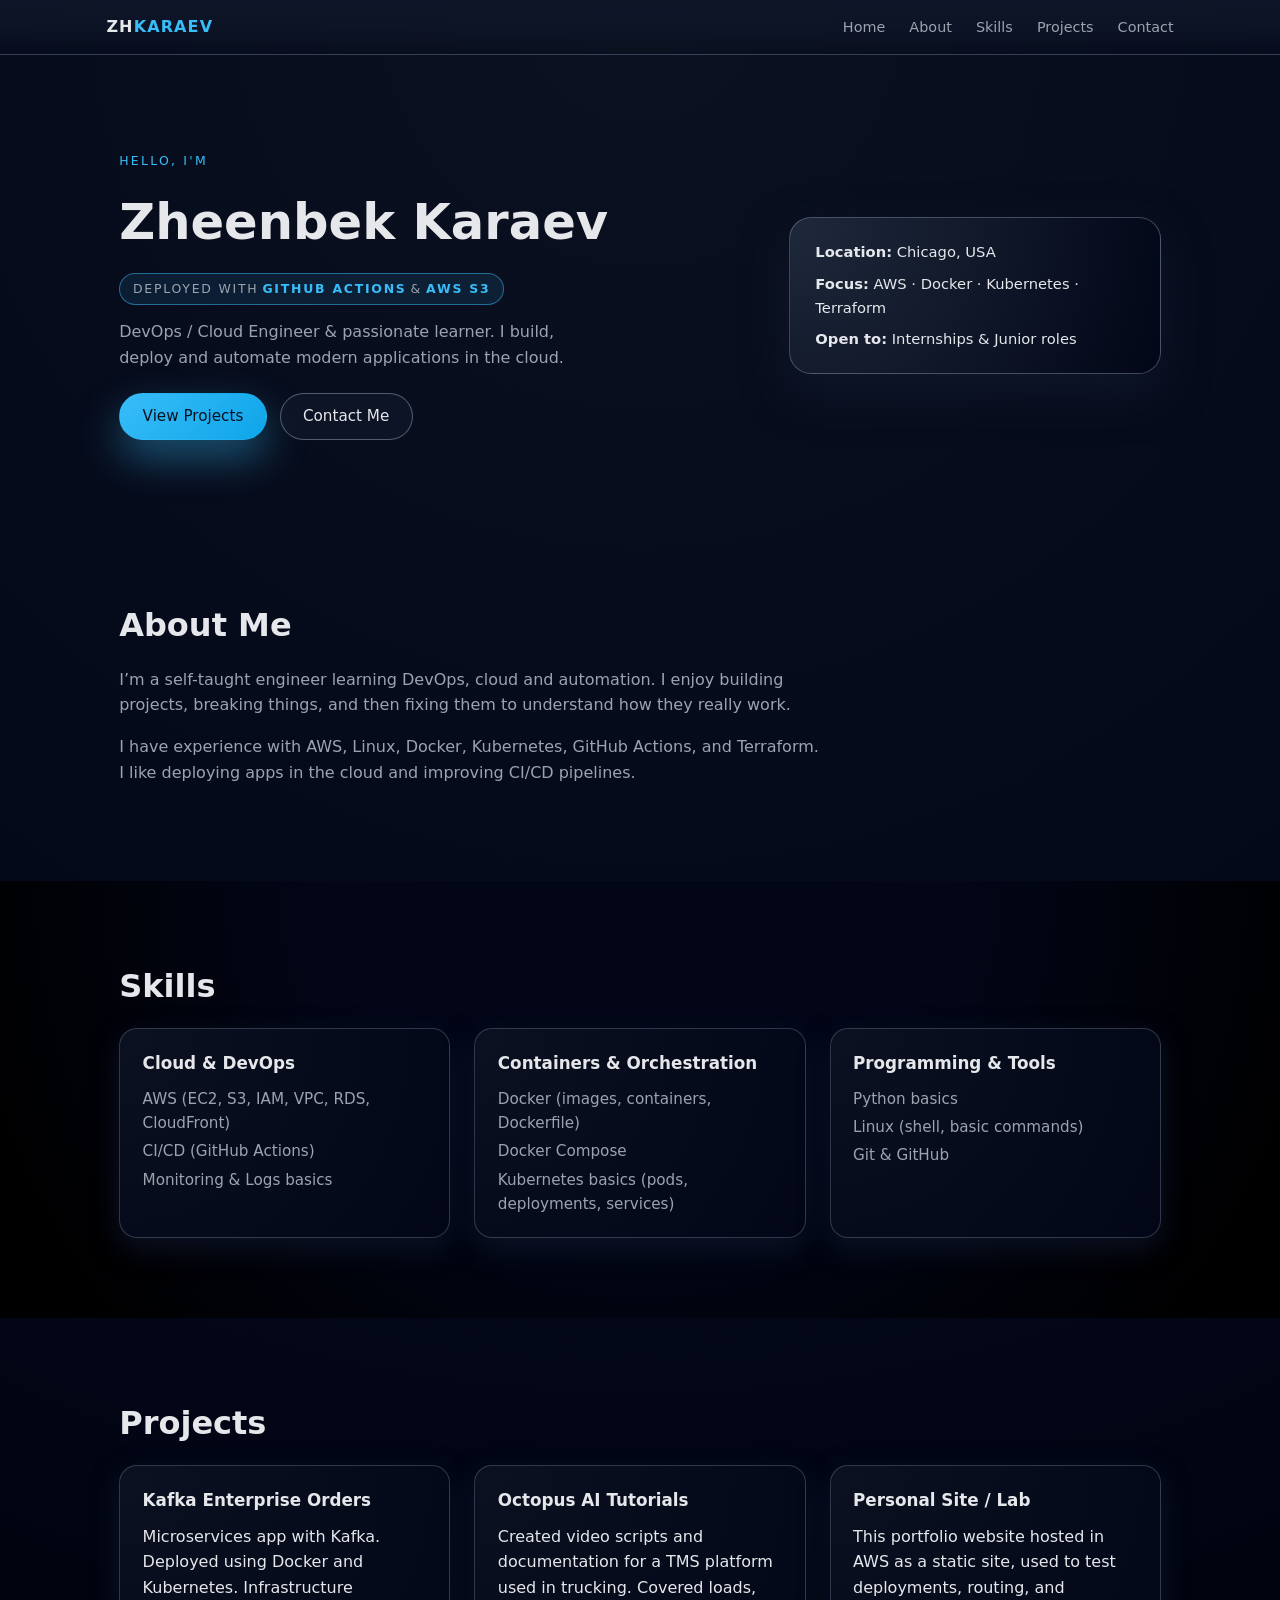
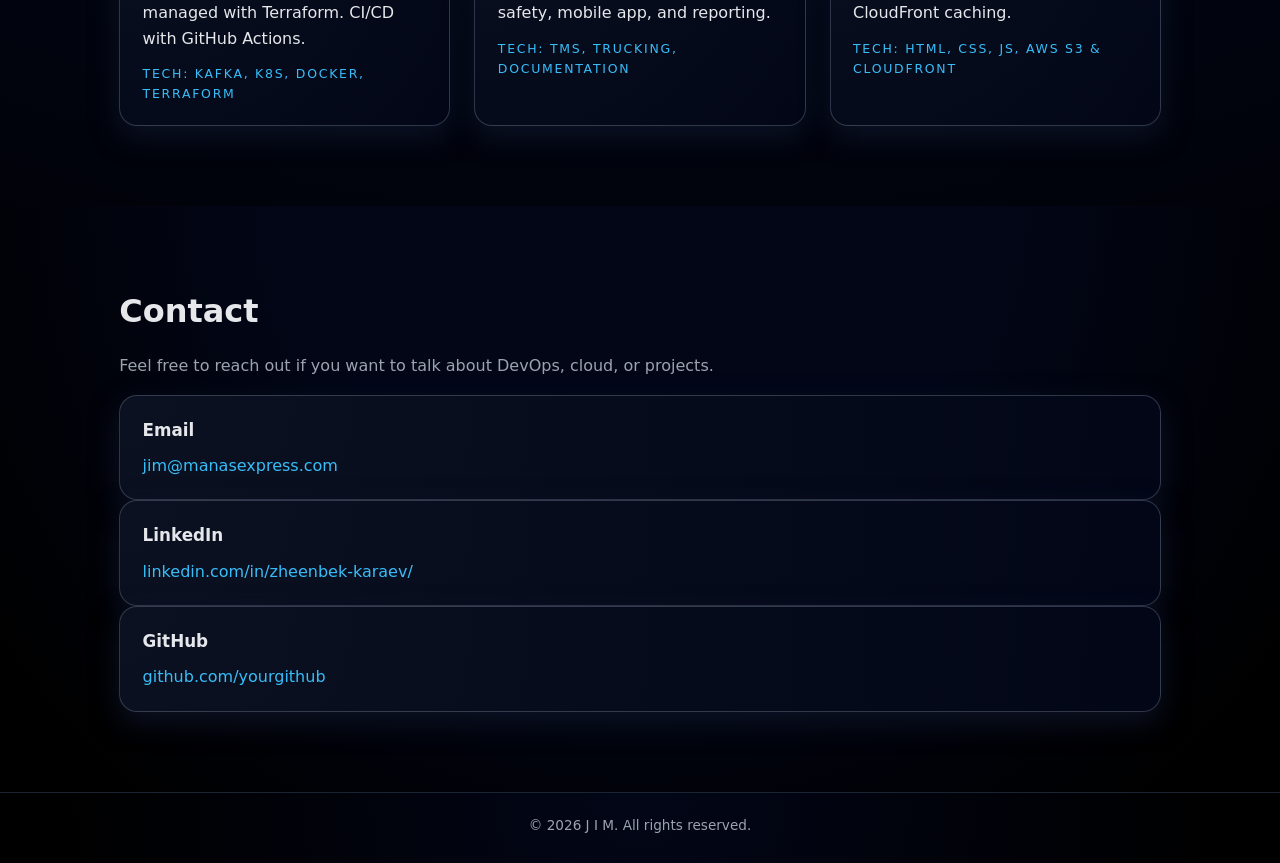
==== index.html @ 69acb16c "FIX! Add CI/CD badge to hero section" ====
<!DOCTYPE html>
<html lang="en">
<head>
  <meta charset="UTF-8" />
  <meta name="viewport" content="width=device-width, initial-scale=1.0" />
  <title>My Portfolio</title>
  <link rel="stylesheet" href="styles.css" />
</head>
<body>
  <header class="header">
    <div class="container header-content">
      <div class="logo">ZH<span>KARAEV</span></div>
      <nav class="nav" id="nav">
        <a href="#home">Home</a>
        <a href="#about">About</a>
        <a href="#skills">Skills</a>
        <a href="#projects">Projects</a>
        <a href="#contact">Contact</a>
      </nav>
      <button class="menu-btn" id="menuBtn">☰</button>
    </div>
  </header>

  <main>
    <!-- HERO / HOME -->
    <section id="home" class="section hero">
  <div class="container hero-content">
    <div>
      <p class="hero-subtitle">Hello, I'm</p>
      <h1 class="hero-title">Zheenbek Karaev</h1>

      <!-- NEW BADGE -->
      <div class="ci-badge">
        Deployed with <span>GitHub Actions</span> &amp; <span>AWS S3</span>
      </div>

      <p class="hero-text">
        DevOps / Cloud Engineer &amp; passionate learner.  
        I build, deploy and automate modern applications in the cloud.
      </p>
      <div class="hero-buttons">
        <a href="#projects" class="btn primary">View Projects</a>
        <a href="#contact" class="btn secondary">Contact Me</a>
      </div>
    </div>
   <div class="hero-card">
          <p><strong>Location:</strong> Chicago, USA</p>
          <p><strong>Focus:</strong> AWS · Docker · Kubernetes · Terraform</p>
          <p><strong>Open to:</strong> Internships & Junior roles</p>
        </div>
      </div>
    </section>

    <!-- ABOUT -->
    <section id="about" class="section">
      <div class="container">
        <h2 class="section-title">About Me</h2>
        <p class="section-text">
          I’m a self-taught engineer learning DevOps, cloud and automation.
          I enjoy building projects, breaking things, and then fixing them
          to understand how they really work.
        </p>
        <p class="section-text">
          I have experience with AWS, Linux, Docker, Kubernetes, GitHub Actions,
          and Terraform. I like deploying apps in the cloud and improving CI/CD pipelines.
        </p>
      </div>
    </section>

    <!-- SKILLS -->
    <section id="skills" class="section section-alt">
      <div class="container">
        <h2 class="section-title">Skills</h2>
        <div class="grid skills-grid">
          <div class="card">
            <h3>Cloud & DevOps</h3>
            <ul>
              <li>AWS (EC2, S3, IAM, VPC, RDS, CloudFront)</li>
              <li>CI/CD (GitHub Actions)</li>
              <li>Monitoring & Logs basics</li>
            </ul>
          </div>
          <div class="card">
            <h3>Containers & Orchestration</h3>
            <ul>
              <li>Docker (images, containers, Dockerfile)</li>
              <li>Docker Compose</li>
              <li>Kubernetes basics (pods, deployments, services)</li>
            </ul>
          </div>
          <div class="card">
            <h3>Programming & Tools</h3>
            <ul>
              <li>Python basics</li>
              <li>Linux (shell, basic commands)</li>
              <li>Git & GitHub</li>
            </ul>
          </div>
        </div>
      </div>
    </section>

    <!-- PROJECTS -->
    <section id="projects" class="section">
      <div class="container">
        <h2 class="section-title">Projects</h2>
        <div class="grid project-grid">
          <div class="card">
            <h3>Kafka Enterprise Orders</h3>
            <p>
              Microservices app with Kafka. Deployed using Docker and Kubernetes.
              Infrastructure managed with Terraform. CI/CD with GitHub Actions.
            </p>
            <p class="tag">Tech: Kafka, K8s, Docker, Terraform</p>
            <!-- <a href="https://github.com/your-repo" target="_blank" class="link">View on GitHub</a> -->
          </div>
          <div class="card">
            <h3>Octopus AI Tutorials</h3>
            <p>
              Created video scripts and documentation for a TMS platform used in trucking.
              Covered loads, safety, mobile app, and reporting.
            </p>
            <p class="tag">Tech: TMS, Trucking, Documentation</p>
          </div>
          <div class="card">
            <h3>Personal Site / Lab</h3>
            <p>
              This portfolio website hosted in AWS as a static site, used to test
              deployments, routing, and CloudFront caching.
            </p>
            <p class="tag">Tech: HTML, CSS, JS, AWS S3 & CloudFront</p>
          </div>
        </div>
      </div>
    </section>

    <!-- CONTACT -->
    <section id="contact" class="section section-alt">
      <div class="container">
        <h2 class="section-title">Contact</h2>
        <p class="section-text">
          Feel free to reach out if you want to talk about DevOps, cloud, or projects.
        </p>
        <div class="contact-grid">
          <div class="card">
            <h3>Email</h3>
            <p><a href="mailto:jim@manasexpress.com">jim@manasexpress.com</a></p>
          </div>
          <div class="card">
            <h3>LinkedIn</h3>
            <p><a href="https://www.linkedin.com/in/zheenbek-karaev/" target="_blank">linkedin.com/in/zheenbek-karaev/</a></p>
          </div>
          <div class="card">
            <h3>GitHub</h3>
            <p><a href="https://github.com/juzonb1r” target="_blank">github.com/yourgithub</a></p>
          </div>
        </div>
      </div>
    </section>
  </main>

  <footer class="footer">
    <div class="container footer-content">
      <p>© <span id="year"></span> J I M. All rights reserved.</p>
    </div>
  </footer>

  <script src="script.js"></script>
</body>
</html>
---- styles.css ----
/* ===== Base styles ===== */
*,
*::before,
*::after {
  box-sizing: border-box;
  margin: 0;
  padding: 0;
}

:root {
  --bg: #050816;
  --bg-alt: #0f172a;
  --accent: #38bdf8;
  --accent-soft: rgba(56, 189, 248, 0.1);
  --text: #e5e7eb;
  --muted: #9ca3af;
  --card-bg: #020617;
  --border: rgba(148, 163, 184, 0.3);
  --radius-lg: 18px;
  --shadow-soft: 0 18px 45px rgba(15, 23, 42, 0.9);
}

body {
  font-family: system-ui, -apple-system, BlinkMacSystemFont, "Segoe UI",
    sans-serif;
  background: radial-gradient(circle at top, #0b1120, #020617 55%, #000 90%);
  color: var(--text);
  line-height: 1.6;
}

/* ===== Layout ===== */
.container {
  width: 100%;
  max-width: 1080px;
  margin: 0 auto;
  padding: 0 1.2rem;
}

.section {
  padding: 5rem 0;
}

.section-alt {
  background: radial-gradient(circle at top, #020617, #020617 40%, #000 90%);
}

.section-title {
  font-size: 2rem;
  margin-bottom: 1rem;
  font-weight: 700;
}

.section-text {
  color: var(--muted);
  max-width: 700px;
  margin-bottom: 1rem;
}

/* ===== Header ===== */
.header {
  position: sticky;
  top: 0;
  z-index: 50;
  backdrop-filter: blur(18px);
  background: linear-gradient(
    to bottom,
    rgba(15, 23, 42, 0.9),
    rgba(15, 23, 42, 0.7),
    transparent
  );
  border-bottom: 1px solid rgba(148, 163, 184, 0.3);
}

.header-content {
  display: flex;
  align-items: center;
  justify-content: space-between;
  padding: 0.9rem 0.4rem;
}

.logo {
  font-weight: 700;
  letter-spacing: 0.07em;
  text-transform: uppercase;
  font-size: 1rem;
}

.logo span {
  color: var(--accent);
}

.nav {
  display: flex;
  gap: 1.5rem;
  align-items: center;
}

.nav a {
  color: var(--muted);
  text-decoration: none;
  font-size: 0.9rem;
  position: relative;
}

.nav a::after {
  content: "";
  position: absolute;
  left: 0;
  bottom: -0.25rem;
  width: 0;
  height: 2px;
  background: var(--accent);
  transition: width 0.2s ease;
}

.nav a:hover {
  color: var(--text);
}

.nav a:hover::after {
  width: 100%;
}

/* Mobile menu button */
.menu-btn {
  display: none;
  background: transparent;
  border: none;
  font-size: 1.6rem;
  color: var(--text);
  cursor: pointer;
}

/* ===== Hero ===== */
.hero {
  padding-top: 6rem;
}

.hero-content {
  display: grid;
  grid-template-columns: minmax(0, 2.2fr) minmax(0, 1.3fr);
  gap: 2.5rem;
  align-items: center;
}

.hero-subtitle {
  color: var(--accent);
  text-transform: uppercase;
  letter-spacing: 0.18em;
  font-size: 0.78rem;
  margin-bottom: 0.7rem;
}

.hero-title {
  font-size: clamp(2.3rem, 4vw, 3.1rem);
  font-weight: 800;
  margin-bottom: 0.7rem;
}

.hero-text {
  color: var(--muted);
  max-width: 480px;
  margin-bottom: 1.4rem;
}

.hero-buttons {
  display: flex;
  flex-wrap: wrap;
  gap: 0.8rem;
}

/* Buttons */
.btn {
  display: inline-flex;
  align-items: center;
  justify-content: center;
  padding: 0.65rem 1.4rem;
  border-radius: 999px;
  border: 1px solid transparent;
  text-decoration: none;
  font-size: 0.95rem;
  cursor: pointer;
  transition: transform 0.12s ease, box-shadow 0.12s ease,
    background-color 0.12s ease, border-color 0.12s ease;
  white-space: nowrap;
}

.btn.primary {
  background: linear-gradient(135deg, #38bdf8, #0ea5e9);
  color: #0b1120;
  box-shadow: 0 18px 40px rgba(56, 189, 248, 0.4);
}

.btn.primary:hover {
  transform: translateY(-1px);
  box-shadow: 0 24px 60px rgba(56, 189, 248, 0.45);
}

.btn.secondary {
  background: rgba(15, 23, 42, 0.8);
  color: var(--text);
  border-color: rgba(148, 163, 184, 0.5);
}

.btn.secondary:hover {
  background: rgba(15, 23, 42, 0.9);
}

/* Hero card */
.hero-card {
  background: radial-gradient(circle at top left, #1e293b, #020617);
  border-radius: 22px;
  border: 1px solid rgba(148, 163, 184, 0.4);
  padding: 1.4rem 1.6rem;
  box-shadow: var(--shadow-soft);
  font-size: 0.92rem;
}

.hero-card p + p {
  margin-top: 0.5rem;
}

/* ===== Grid & cards ===== */
.grid {
  display: grid;
  gap: 1.5rem;
}

.skills-grid {
  grid-template-columns: repeat(auto-fit, minmax(250px, 1fr));
}

.project-grid {
  grid-template-columns: repeat(auto-fit, minmax(270px, 1fr));
}

.contact-grid {
  grid-template-columns: repeat(auto-fit, minmax(200px, 1fr));
}

.card {
  background: radial-gradient(circle at top left, #0b1120, #020617);
  border-radius: var(--radius-lg);
  border: 1px solid var(--border);
  padding: 1.3rem 1.4rem;
  box-shadow: 0 10px 28px rgba(15, 23, 42, 0.8);
}

.card h3 {
  font-size: 1.05rem;
  margin-bottom: 0.6rem;
}

.card ul {
  list-style: none;
  color: var(--muted);
  font-size: 0.95rem;
}

.card ul li + li {
  margin-top: 0.25rem;
}

.tag {
  margin-top: 0.8rem;
  font-size: 0.78rem;
  text-transform: uppercase;
  letter-spacing: 0.14em;
  color: var(--accent);
}

.link {
  display: inline-block;
  margin-top: 0.6rem;
  font-size: 0.9rem;
  color: var(--accent);
  text-decoration: none;
}

.link:hover {
  text-decoration: underline;
}

/* ===== Contact ===== */
#contact a {
  color: var(--accent);
  text-decoration: none;
}

#contact a:hover {
  text-decoration: underline;
}

/* ===== Footer ===== */
.footer {
  border-top: 1px solid rgba(31, 41, 55, 0.9);
  padding: 1.4rem 0 1.6rem;
  background: radial-gradient(circle at top, #020617, #000 90%);
}

.footer-content {
  text-align: center;
  font-size: 0.85rem;
  color: var(--muted);
}

/* ===== Responsive ===== */
@media (max-width: 768px) {
  .hero-content {
    grid-template-columns: 1fr;
  }

  .hero-card {
    order: -1;
  }

  .nav {
    position: absolute;
    right: 1rem;
    top: 3.1rem;
    flex-direction: column;
    align-items: flex-start;
    background: rgba(15, 23, 42, 0.98);
    padding: 0.8rem 1rem;
    border-radius: 12px;
    border: 1px solid rgba(148, 163, 184, 0.4);
    display: none;
  }

  .nav.show {
    display: flex;
  }

  .menu-btn {
    display: block;
  }

  .header-content {
    padding-inline: 0;
  }
}

.about-grid {
  display: grid;
  grid-template-columns: 1.4fr 1fr;
  gap: 2rem;
  align-items: center;
}

@media (max-width: 768px) {
  .about-grid {
    grid-template-columns: 1fr;
  }
}

.ci-badge {
  display: inline-flex;
  align-items: center;
  gap: 0.25rem;
  margin-bottom: 0.9rem;
  padding: 0.3rem 0.8rem;
  border-radius: 999px;
  background: var(--accent-soft);
  border: 1px solid rgba(56, 189, 248, 0.5);
  font-size: 0.78rem;
  text-transform: uppercase;
  letter-spacing: 0.14em;
  color: var(--muted);
}

.ci-badge span {
  color: var(--accent);
  font-weight: 600;
}
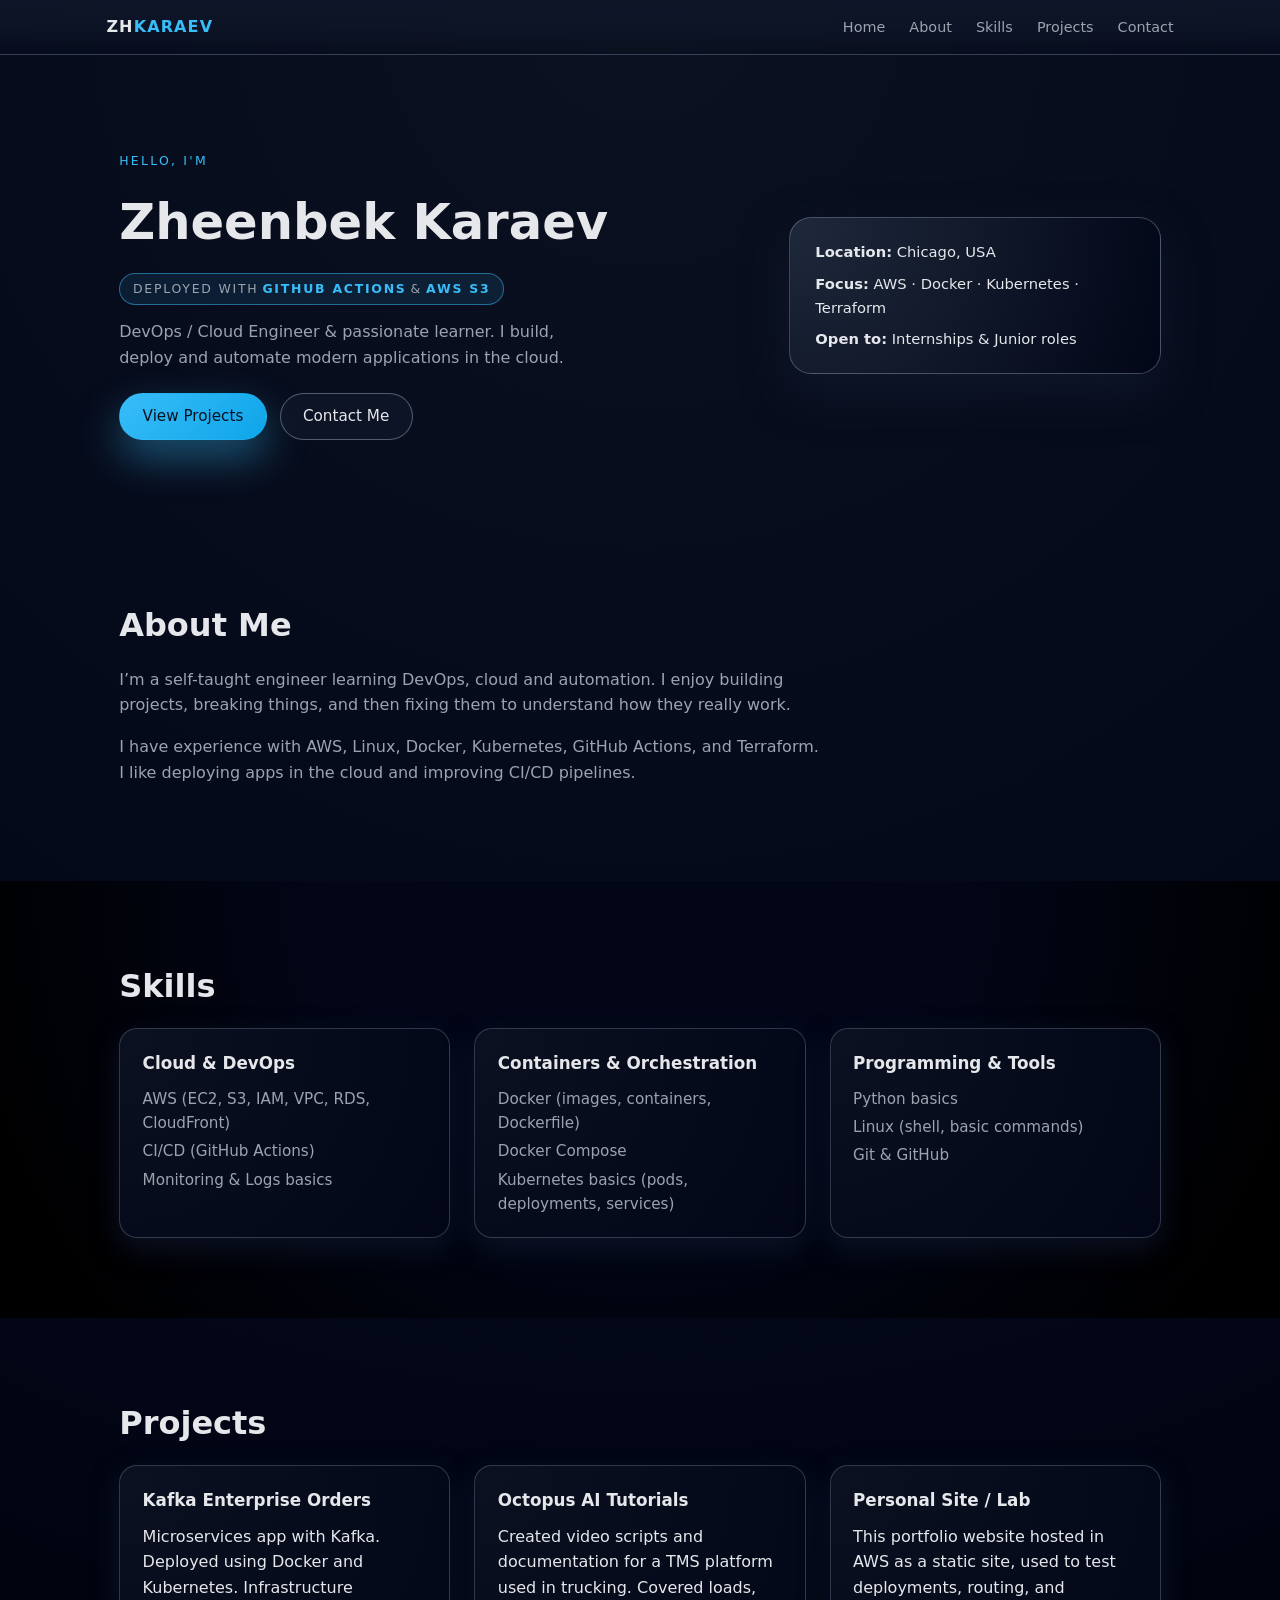
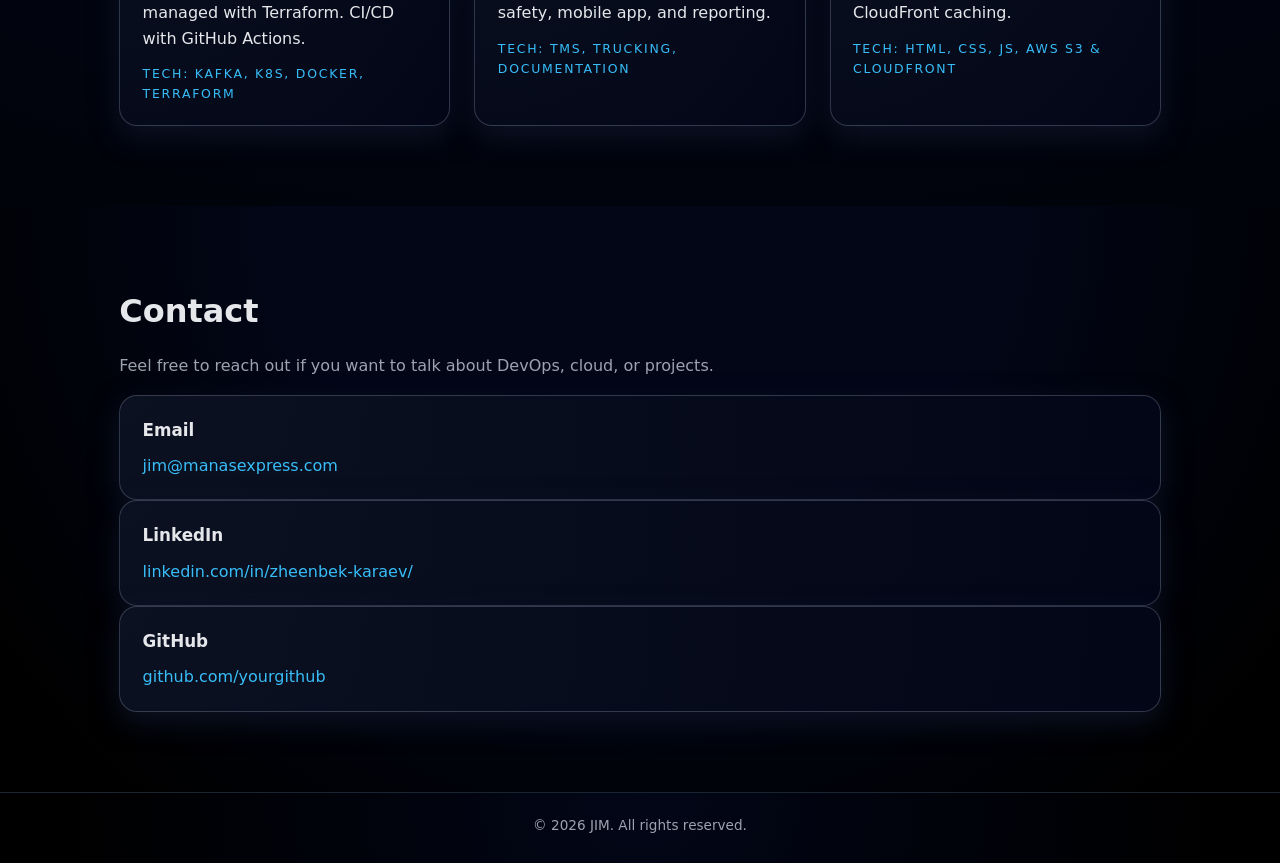
==== commit 1f12e502: "FIX2! Add CI/CD badge to hero section" ====
--- a/index.html
+++ b/index.html
@@ -161,7 +161,7 @@
 
   <footer class="footer">
     <div class="container footer-content">
-      <p>© <span id="year"></span> J I M. All rights reserved.</p>
+      <p>© <span id="year"></span> JIM.  All rights reserved.</p>
     </div>
   </footer>
 
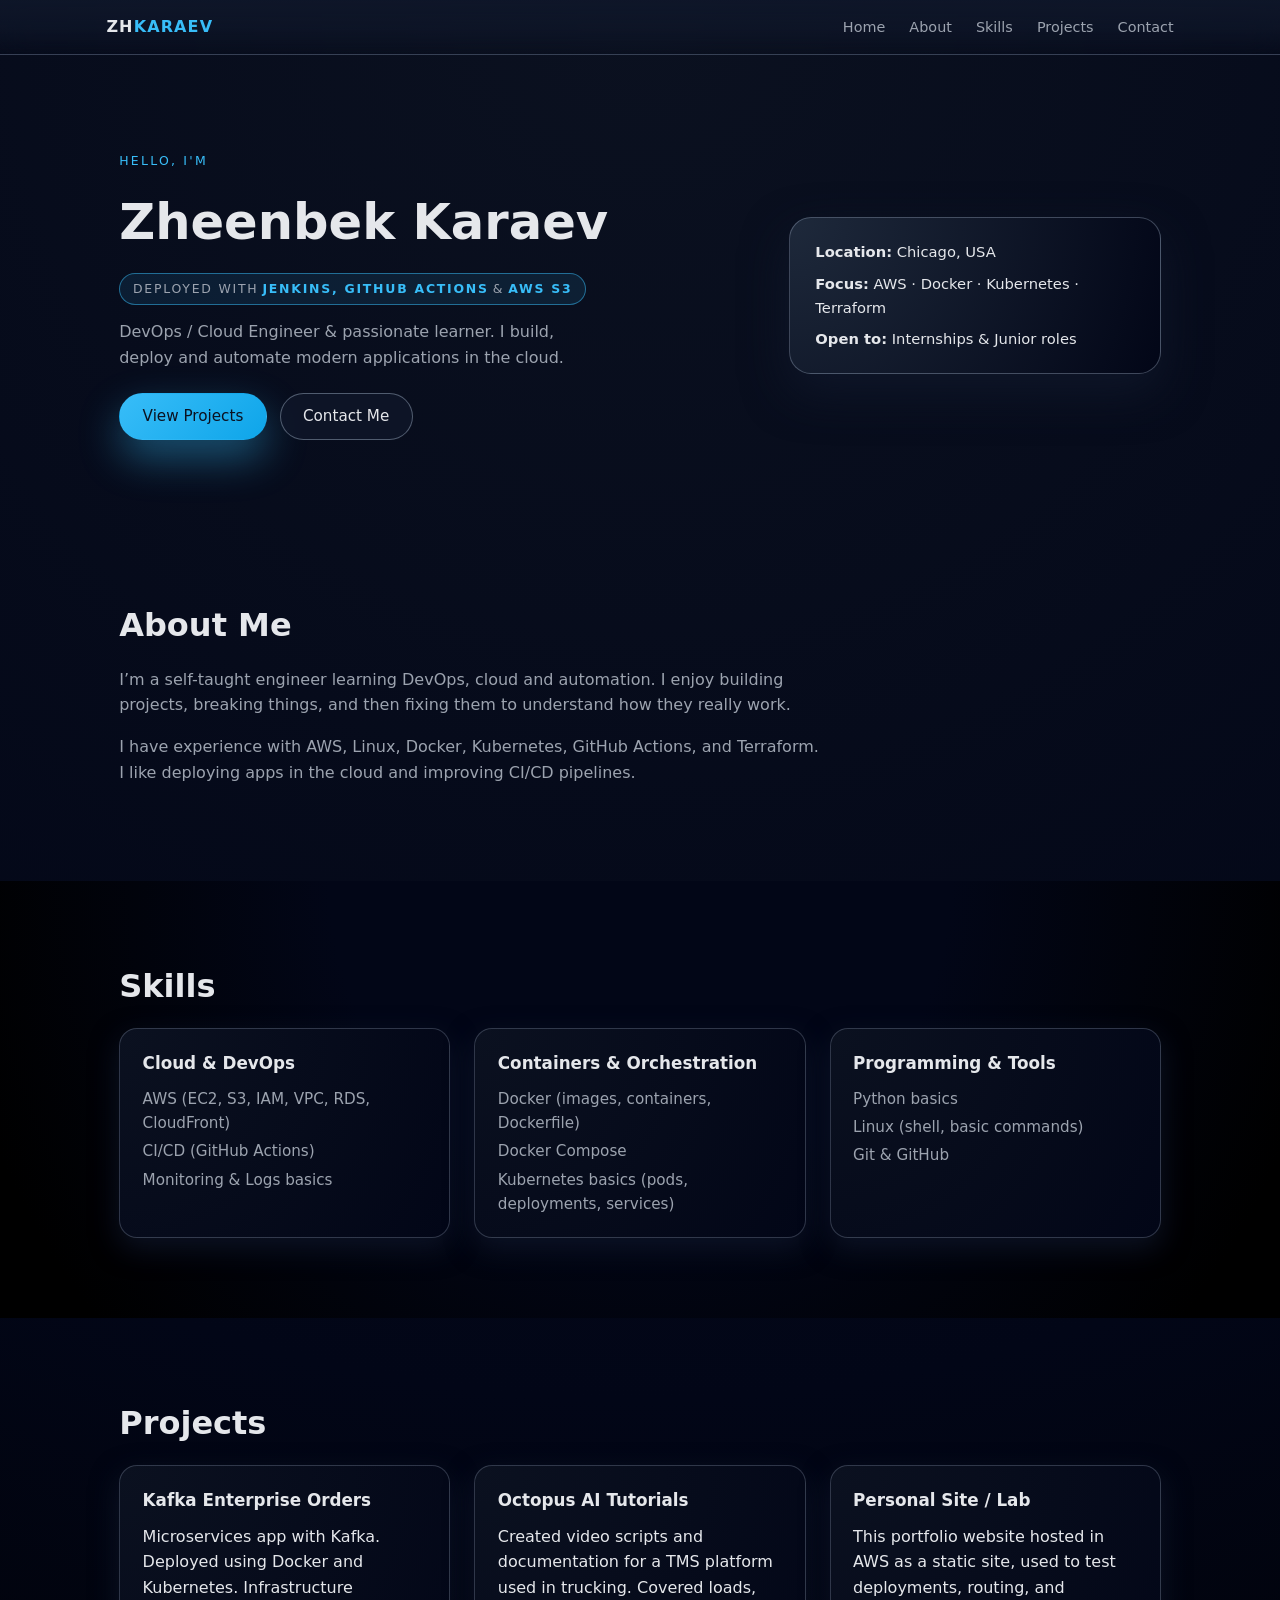
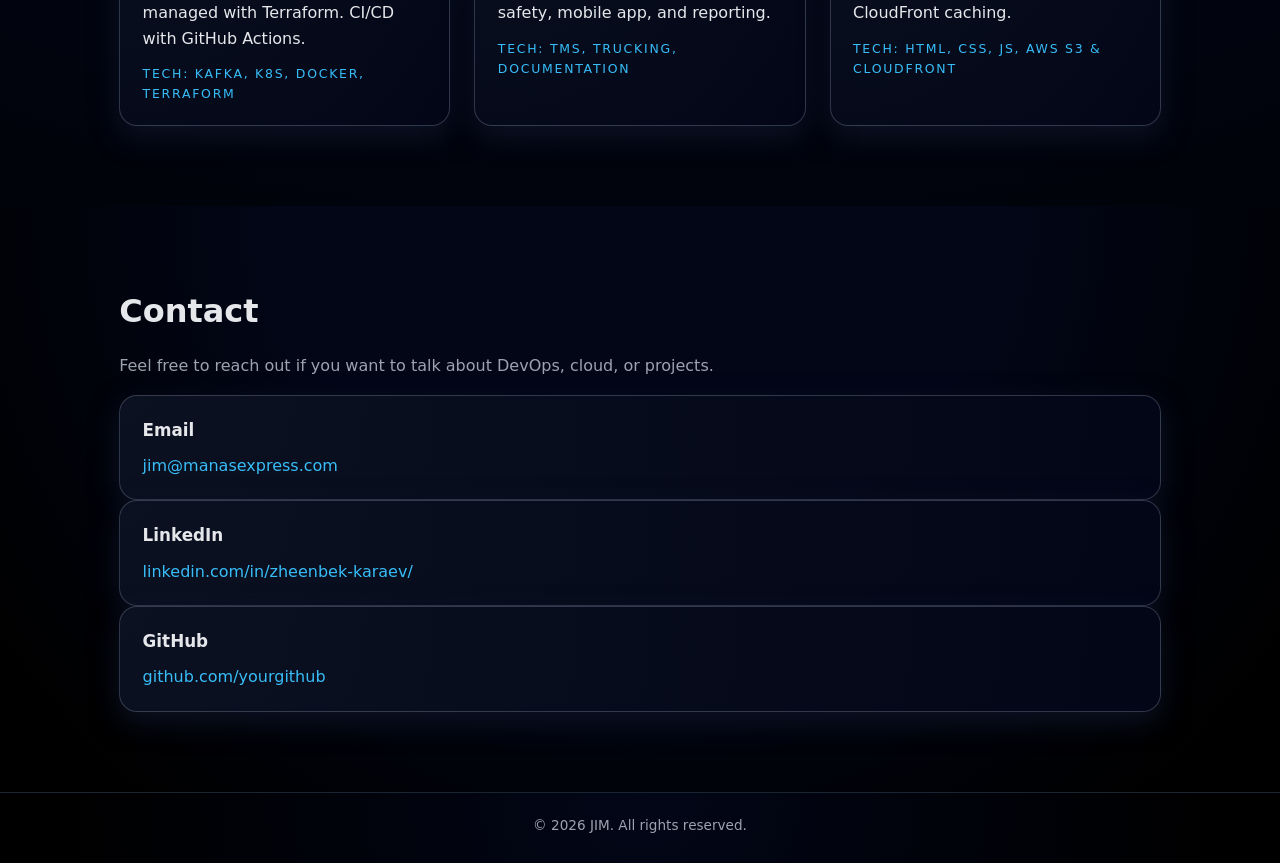
==== commit 3ca4cb12: "Adding new text in index-html" ====
--- a/index.html
+++ b/index.html
@@ -3,7 +3,7 @@
 <head>
   <meta charset="UTF-8" />
   <meta name="viewport" content="width=device-width, initial-scale=1.0" />
-  <title>My Portfolio</title>
+  <title>Jim's Portfolio </title>
   <link rel="stylesheet" href="styles.css" />
 </head>
 <body>
@@ -12,7 +12,7 @@
       <div class="logo">ZH<span>KARAEV</span></div>
       <nav class="nav" id="nav">
         <a href="#home">Home</a>
-        <a href="#about">About</a>
+        <a href="about.html">About</a>
         <a href="#skills">Skills</a>
         <a href="#projects">Projects</a>
         <a href="#contact">Contact</a>
@@ -31,8 +31,7 @@
 
       <!-- NEW BADGE -->
       <div class="ci-badge">
-        Deployed with <span>GitHub Actions</span> &amp; <span>AWS S3</span>
-      </div>
+        Deployed with <span>JENKINS, GitHub Actions</span> &amp; <span>AWS S3</span> </div>
 
       <p class="hero-text">
         DevOps / Cloud Engineer &amp; passionate learner.  
--- a/styles.css
+++ b/styles.css
@@ -373,3 +373,88 @@
   font-weight: 600;
 }
 
+.about-grid {
+  display: grid;
+  grid-template-columns: minmax(0, 1.6fr) minmax(0, 1fr);
+  gap: 2.2rem;
+  align-items: center;
+}
+
+.profile-photo {
+  width: 260px;
+  height: 260px;
+  max-width: 100%;
+  object-fit: cover;
+  border-radius: 50%;
+  border: 3px solid var(--accent);
+  box-shadow: 0 14px 34px rgba(0, 0, 0, 0.6);
+}
+
+/* Мобильная адаптация */
+@media (max-width: 768px) {
+  .about-grid {
+    grid-template-columns: 1fr;
+    text-align: left;
+  }
+
+  .about-grid > div:last-child {
+    display: flex;
+    justify-content: center;
+  }
+}
+
+.nav a.active {
+  color: var(--accent);
+  font-weight: 600;
+}
+
+.about-grid {
+  display: grid;
+  grid-template-columns: minmax(0, 1.7fr) minmax(0, 1fr);
+  gap: 2.4rem;
+  align-items: center;
+}
+
+/* Контейнер, чтобы картинка не растягивалась */
+.about-photo-wrapper {
+  display: flex;
+  justify-content: center;
+  align-items: center;
+}
+
+.profile-photo {
+  width: 260px;          /* Фиксированная ширина */
+  height: 260px;         /* Фиксированная высота */
+  object-fit: cover;     /* Картинка не растягивается */
+  border-radius: 50%;    /* Делаем круглую */
+  border: 3px solid var(--accent);
+  box-shadow: 0 14px 34px rgba(0, 0, 0, 0.6);
+  max-width: 100%;       /* Чтобы не выходила за рамки */
+}
+
+/* Мобильная версия */
+@media (max-width: 768px) {
+  .about-grid {
+    grid-template-columns: 1fr;
+    text-align: left;
+  }
+
+  .about-photo-wrapper {
+    margin-top: 1.5rem;
+    justify-content: center;
+  }
+}
+
+.logo {
+  color: var(--text);
+  font-weight: 700;
+  letter-spacing: 0.07em;
+  text-transform: uppercase;
+  font-size: 1rem;
+  text-decoration: none;  /* чтобы убрать подчеркивание */
+}
+
+.logo span {
+  color: var(--accent);
+}
+
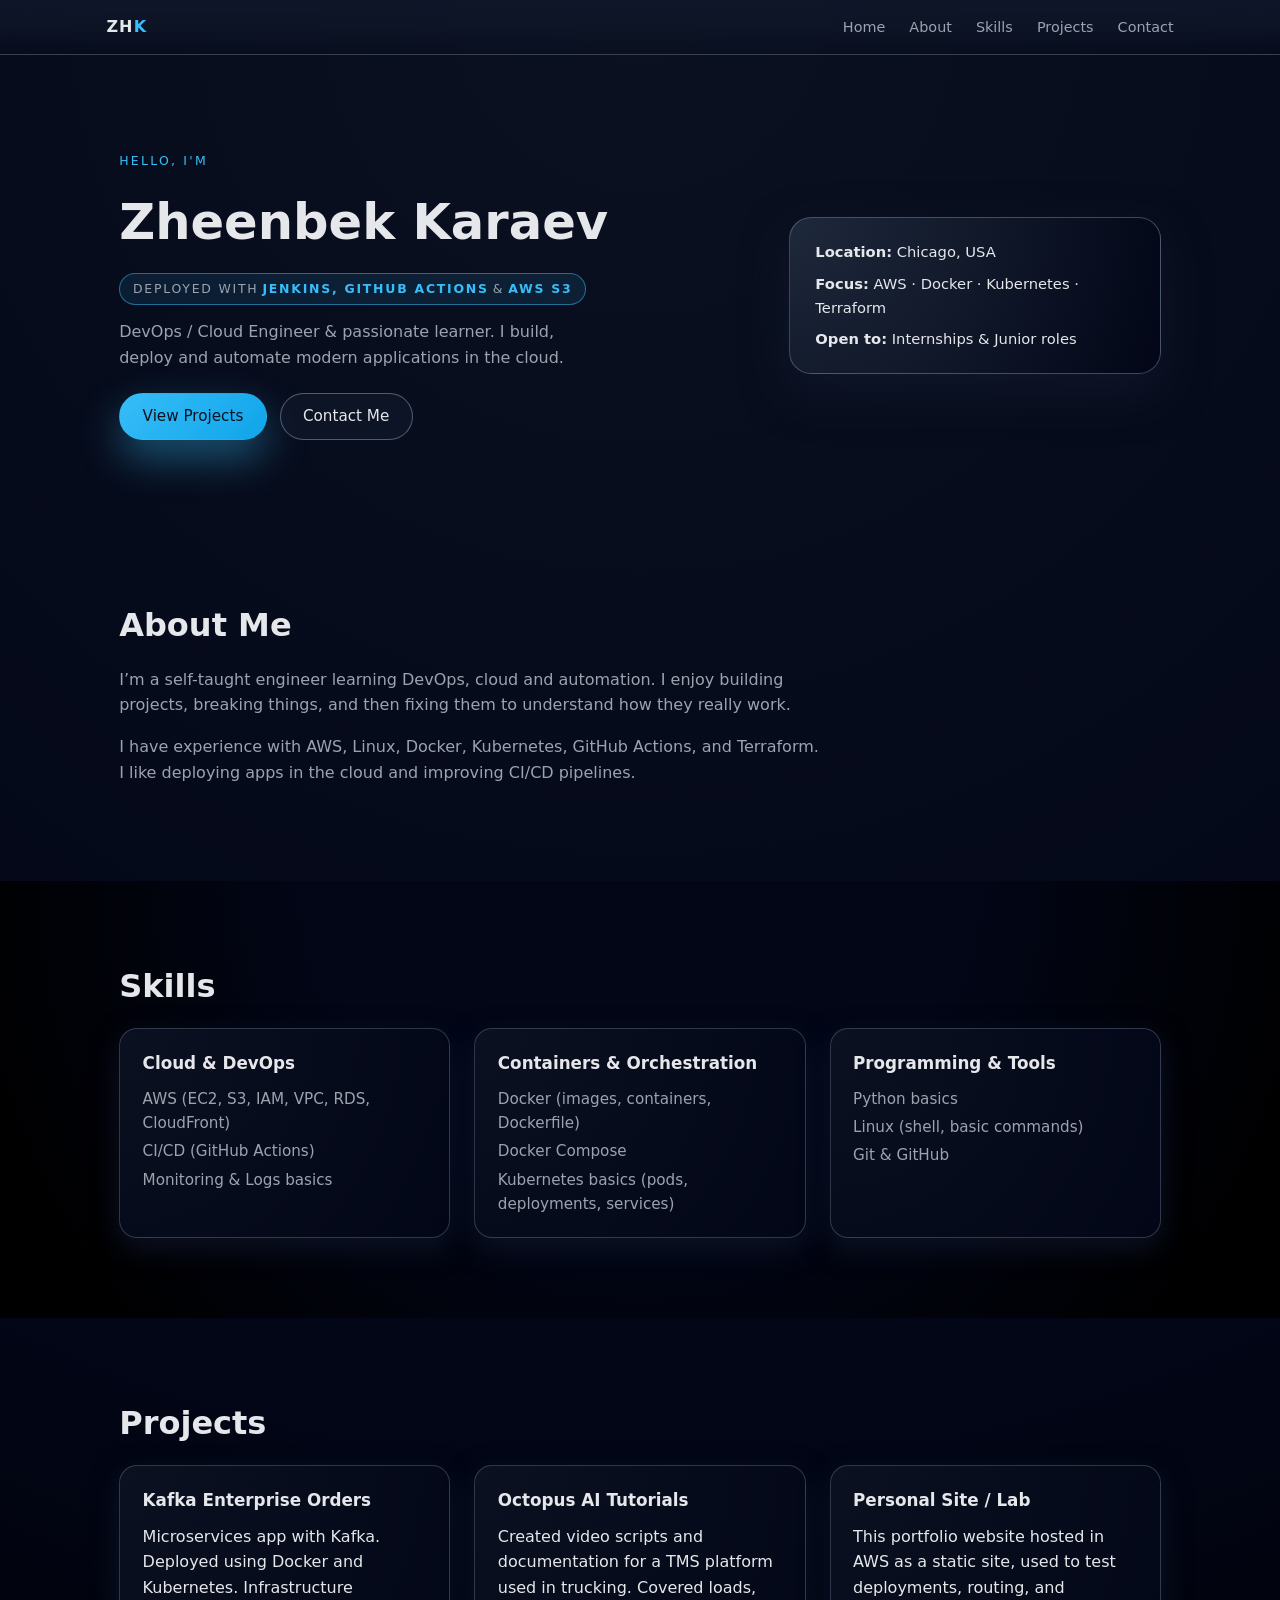
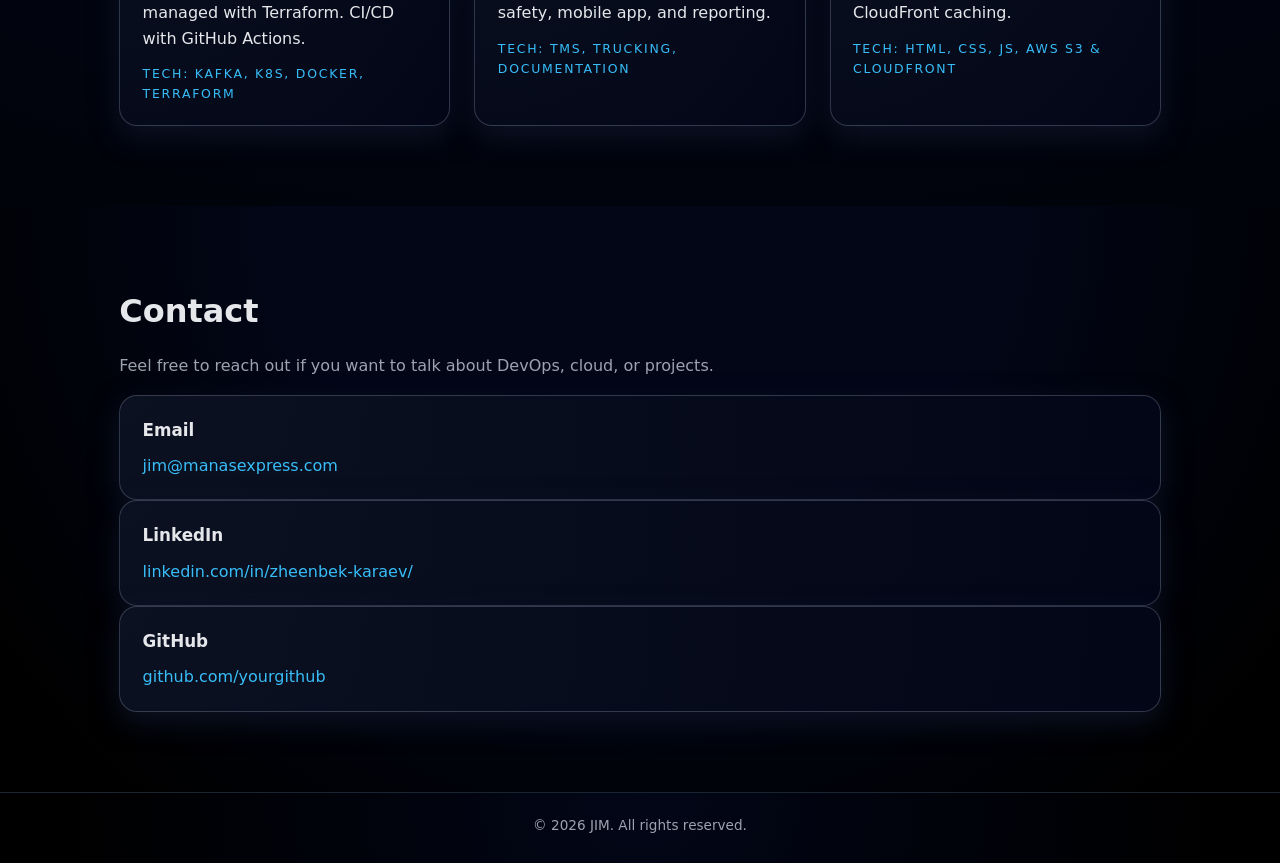
==== commit 3568030b: "update" ====
--- a/index.html
+++ b/index.html
@@ -9,7 +9,7 @@
 <body>
   <header class="header">
     <div class="container header-content">
-      <div class="logo">ZH<span>KARAEV</span></div>
+      <div class="logo">ZH<span>K</span></div>
       <nav class="nav" id="nav">
         <a href="#home">Home</a>
         <a href="about.html">About</a>
